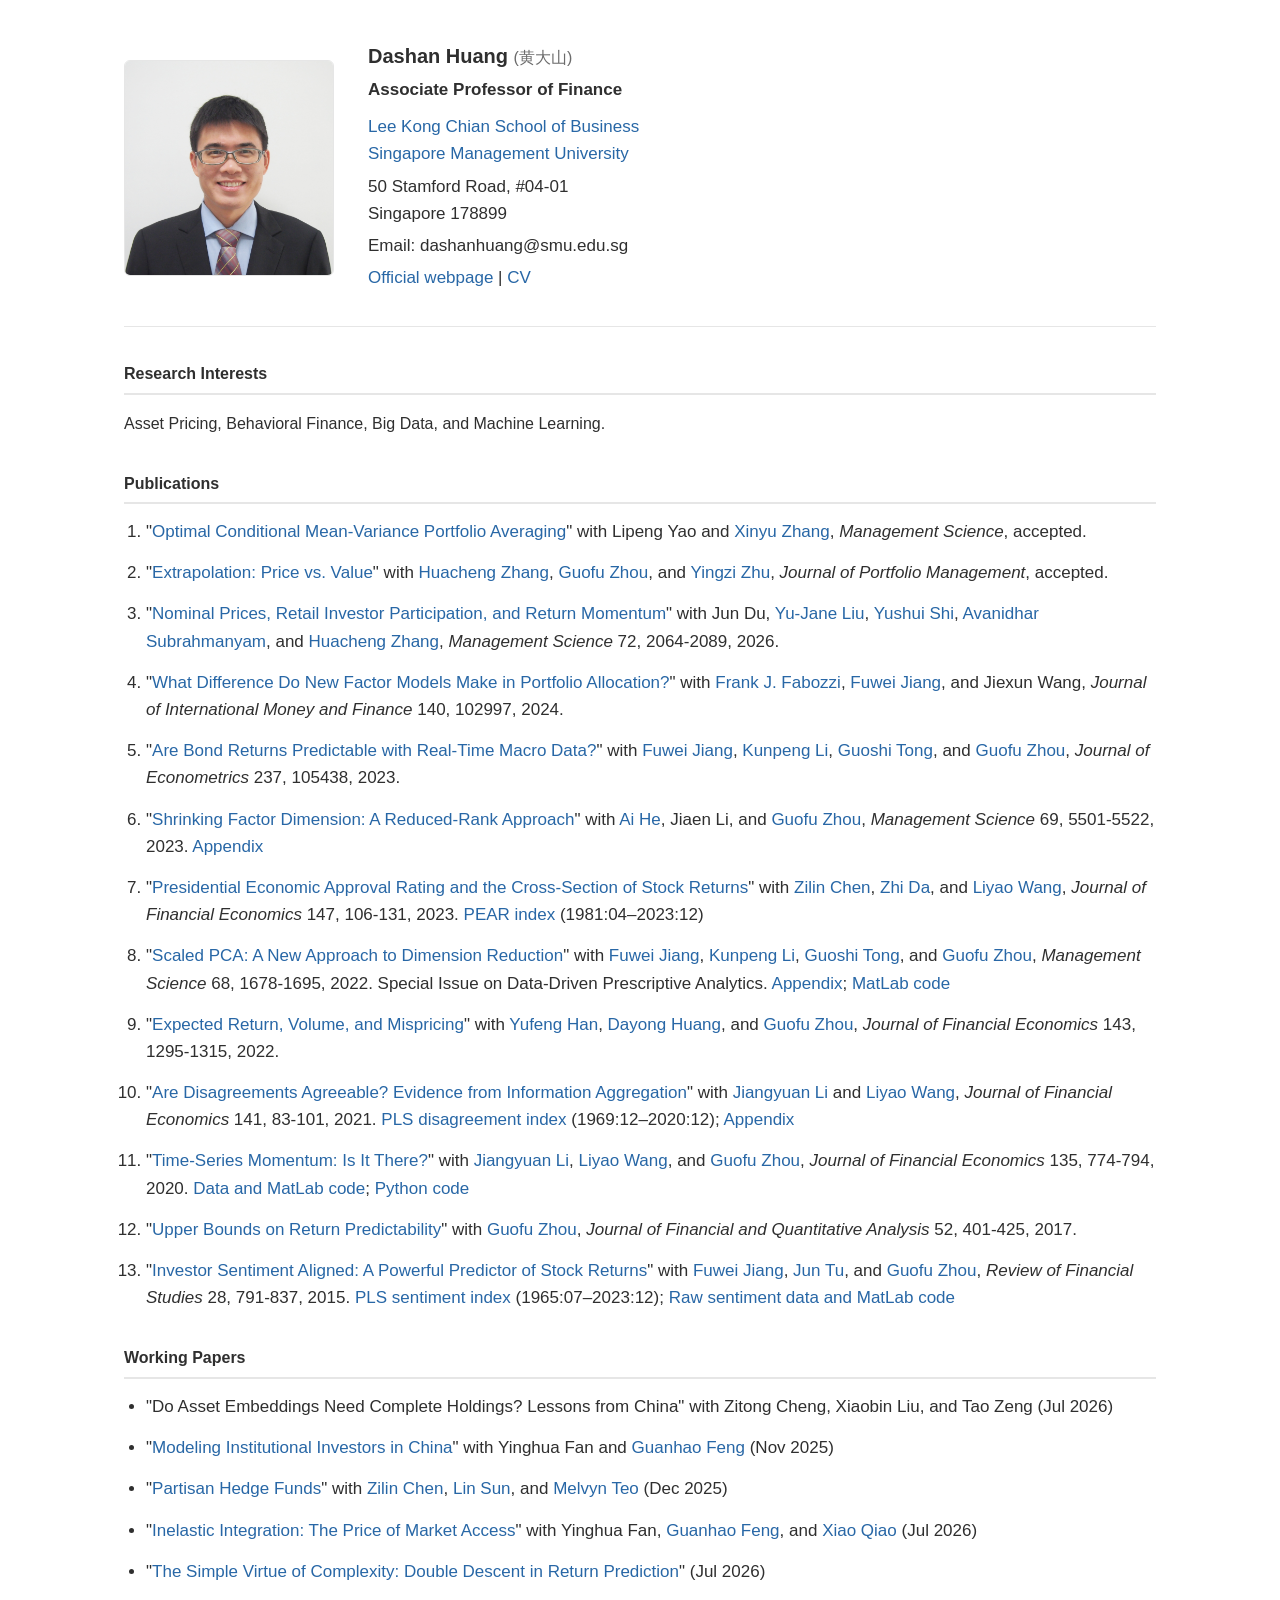
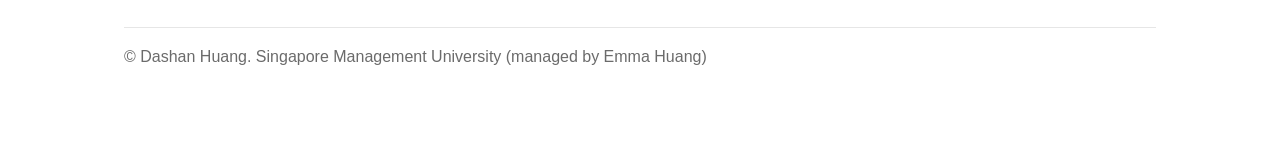
==== index.html @ 2cf4ad44 "Add files via upload" ====
<!DOCTYPE html>
<html lang="en">
<head>
<meta charset="utf-8">
<meta name="viewport" content="width=device-width, initial-scale=1.0">
<title>Dashan Huang</title>
<meta name="description" content="Dashan Huang — Associate Professor of Finance, Lee Kong Chian School of Business, Singapore Management University. Asset pricing, behavioral finance, big data, machine learning.">
<link rel="stylesheet" href="assets/css/style.css">
</head>
<body>
<div class="wrap">

  <header class="profile">
    <img class="photo" src="assets/img/dashan.jpg" alt="Dashan Huang">
    <div class="info">
      <h1>Dashan Huang <span class="cn">(黄大山)</span></h1>
      <p class="title">Associate Professor of Finance</p>
      <p><a href="https://business.smu.edu.sg/">Lee Kong Chian School of Business</a><br>
         <a href="https://www.smu.edu.sg/">Singapore Management University</a></p>
      <p>50 Stamford Road, #04-01<br>Singapore 178899</p>
      <p>Email: dashanhuang@smu.edu.sg</p>
      <p><a href="https://business.smu.edu.sg/faculty/profile/6701/huang-dashan">Official webpage</a> | <a href="assets/cv/CV_Dashan_Huang.pdf">CV</a></p>
    </div>
  </header>

  <main class="main">
    <h2>Research Interests</h2>
    <p class="interests">Asset Pricing, Behavioral Finance, Big Data, and Machine Learning.</p>

    <h2>Publications</h2>
    <ol class="pubs">
      <li>"<a href="https://papers.ssrn.com/sol3/papers.cfm?abstract_id=4764036">Optimal Conditional Mean-Variance Portfolio Averaging</a>" with Lipeng Yao and <a href="http://homepage.amss.ac.cn/research/homePage/dc8f0ecc0eb548d88443b15d46ca8569/myHomePage.html">Xinyu Zhang</a>, <span class="venue">Management Science</span>, accepted.</li>
      <li>"<a href="https://papers.ssrn.com/sol3/papers.cfm?abstract_id=3678363">Extrapolation: Price vs. Value</a>" with <a href="https://www.business-school.ed.ac.uk/staff/huacheng-zhang">Huacheng Zhang</a>, <a href="https://guofuzhou.github.io/">Guofu Zhou</a>, and <a href="https://www.sem.tsinghua.edu.cn/en/info/1216/7587.htm">Yingzi Zhu</a>, <span class="venue">Journal of Portfolio Management</span>, accepted.</li>
      <li>"<a href="https://papers.ssrn.com/sol3/papers.cfm?abstract_id=4163257">Nominal Prices, Retail Investor Participation, and Return Momentum</a>" with Jun Du, <a href="https://en.gsm.pku.edu.cn/conjsxq.jsp?urltype=tree.TreeTempUrl&wbtreeid=1099&user_id=yjliu">Yu-Jane Liu</a>, <a href="https://sites.google.com/view/yushuis">Yushui Shi</a>, <a href="https://sites.google.com/view/subraucla">Avanidhar Subrahmanyam</a>, and <a href="https://www.business-school.ed.ac.uk/staff/huacheng-zhang">Huacheng Zhang</a>, <span class="venue">Management Science</span> 72, 2064-2089, 2026.</li>
      <li>"<a href="https://papers.ssrn.com/sol3/papers.cfm?abstract_id=2752822">What Difference Do New Factor Models Make in Portfolio Allocation?</a>" with <a href="https://carey.jhu.edu/faculty/frank-fabozzi-phd">Frank J. Fabozzi</a>, <a href="http://fuweijiang.weebly.com/">Fuwei Jiang</a>, and Jiexun Wang, <span class="venue">Journal of International Money and Finance</span> 140, 102997, 2024.</li>
      <li>"<a href="https://papers.ssrn.com/sol3/papers.cfm?abstract_id=3107612">Are Bond Returns Predictable with Real-Time Macro Data?</a>" with <a href="http://fuweijiang.weebly.com/">Fuwei Jiang</a>, <a href="https://scholar.google.com/citations?hl=en&user=Qo4vmuEAAAAJ">Kunpeng Li</a>, <a href="https://fisf.fudan.edu.cn/en_show-112-160.html">Guoshi Tong</a>, and <a href="https://guofuzhou.github.io/">Guofu Zhou</a>, <span class="venue">Journal of Econometrics</span> 237, 105438, 2023.</li>
      <li>"<a href="https://papers.ssrn.com/sol3/papers.cfm?abstract_id=3205697">Shrinking Factor Dimension: A Reduced-Rank Approach</a>" with <a href="https://www.aihefinance.com/home">Ai He</a>, Jiaen Li, and <a href="https://guofuzhou.github.io/">Guofu Zhou</a>, <span class="venue">Management Science</span> 69, 5501-5522, 2023. <span class="extra"><a href="assets/files/rra_online_appendix.pdf">Appendix</a></span></li>
      <li>"<a href="https://papers.ssrn.com/sol3/papers.cfm?abstract_id=3805395">Presidential Economic Approval Rating and the Cross-Section of Stock Returns</a>" with <a href="https://czlfin.github.io/">Zilin Chen</a>, <a href="https://www3.nd.edu/~zda/">Zhi Da</a>, and <a href="https://liyaowang.weebly.com/">Liyao Wang</a>, <span class="venue">Journal of Financial Economics</span> 147, 106-131, 2023. <span class="extra"><a href="assets/files/pear_2023.xlsx">PEAR index</a> (1981:04&ndash;2023:12)</span></li>
      <li>"<a href="https://papers.ssrn.com/sol3/papers.cfm?abstract_id=3358911">Scaled PCA: A New Approach to Dimension Reduction</a>" with <a href="http://fuweijiang.weebly.com/">Fuwei Jiang</a>, <a href="https://scholar.google.com/citations?hl=en&user=Qo4vmuEAAAAJ">Kunpeng Li</a>, <a href="https://fisf.fudan.edu.cn/en_show-112-160.html">Guoshi Tong</a>, and <a href="https://guofuzhou.github.io/">Guofu Zhou</a>, <span class="venue">Management Science</span> 68, 1678-1695, 2022. Special Issue on Data-Driven Prescriptive Analytics. <span class="extra"><a href="assets/files/spca2021appendix.pdf">Appendix</a>; <a href="https://fuweijiang.weebly.com/uploads/9/3/0/7/9307228/spcaest.m">MatLab code</a></span></li>
      <li>"<a href="https://papers.ssrn.com/sol3/papers.cfm?abstract_id=3171375">Expected Return, Volume, and Mispricing</a>" with <a href="https://belkcollege.uncc.edu/directory/yufeng-han">Yufeng Han</a>, <a href="https://dayong-huang.github.io/">Dayong Huang</a>, and <a href="https://guofuzhou.github.io/">Guofu Zhou</a>, <span class="venue">Journal of Financial Economics</span> 143, 1295-1315, 2022.</li>
      <li>"<a href="https://papers.ssrn.com/sol3/papers.cfm?abstract_id=3077938">Are Disagreements Agreeable? Evidence from Information Aggregation</a>" with <a href="https://www.jiangyuanli.com/">Jiangyuan Li</a> and <a href="https://liyaowang.weebly.com/">Liyao Wang</a>, <span class="venue">Journal of Financial Economics</span> 141, 83-101, 2021. <span class="extra"><a href="assets/files/pls_is_index.xlsx">PLS disagreement index</a> (1969:12&ndash;2020:12); <a href="assets/files/disa_appendix.pdf">Appendix</a></span></li>
      <li>"<a href="https://papers.ssrn.com/sol3/papers.cfm?abstract_id=3165284">Time-Series Momentum: Is It There?</a>" with <a href="https://www.jiangyuanli.com/">Jiangyuan Li</a>, <a href="https://liyaowang.weebly.com/">Liyao Wang</a>, and <a href="https://guofuzhou.github.io/">Guofu Zhou</a>, <span class="venue">Journal of Financial Economics</span> 135, 774-794, 2020. <span class="extra"><a href="assets/files/tsm_matlab_code.zip">Data and MatLab code</a>; <a href="assets/files/tsm_python.zip">Python code</a></span></li>
      <li>"<a href="https://www.cambridge.org/core/services/aop-cambridge-core/content/view/BE6998492789B99A40DE24827E03A1BD/S0022109017000096a.pdf/upper_bounds_on_return_predictability.pdf">Upper Bounds on Return Predictability</a>" with <a href="https://guofuzhou.github.io/">Guofu Zhou</a>, <span class="venue">Journal of Financial and Quantitative Analysis</span> 52, 401-425, 2017.</li>
      <li>"<a href="https://papers.ssrn.com/sol3/papers.cfm?abstract_id=2311618">Investor Sentiment Aligned: A Powerful Predictor of Stock Returns</a>" with <a href="http://fuweijiang.weebly.com/">Fuwei Jiang</a>, <a href="http://www.mysmu.edu/faculty/tujun/default.html">Jun Tu</a>, and <a href="https://guofuzhou.github.io/">Guofu Zhou</a>, <span class="venue">Review of Financial Studies</span> 28, 791-837, 2015. <span class="extra"><a href="assets/files/pls_sentiment_indices_2023_.xlsx">PLS sentiment index</a> (1965:07&ndash;2023:12); <a href="assets/files/pls_code_data_updated_202108.zip">Raw sentiment data and MatLab code</a></span></li>
    </ol>

    <h2>Working Papers</h2>
    <ul class="papers">
      <li>"Do Asset Embeddings Need Complete Holdings? Lessons from China" with Zitong Cheng, Xiaobin Liu, and Tao Zeng (Jul 2026)</li>
      <li>"<a href="https://papers.ssrn.com/sol3/papers.cfm?abstract_id=5821662">Modeling Institutional Investors in China</a>" with Yinghua Fan and <a href="https://gavinfeng702.com/">Guanhao Feng</a> (Nov 2025)</li>
      <li>"<a href="https://papers.ssrn.com/sol3/papers.cfm?abstract_id=6201038">Partisan Hedge Funds</a>" with <a href="https://czlfin.github.io/">Zilin Chen</a>, <a href="https://fisf.fudan.edu.cn/en_show-112-70.html">Lin Sun</a>, and <a href="https://business.smu.edu.sg/faculty/profile/1651/melvyn-teo">Melvyn Teo</a> (Dec 2025)</li>
      <li>"<a href="https://papers.ssrn.com/sol3/papers.cfm?abstract_id=7011858">Inelastic Integration: The Price of Market Access</a>" with Yinghua Fan, <a href="https://gavinfeng702.com/">Guanhao Feng</a>, and <a href="https://www.cityu.edu.hk/stfprofile/xiaoqiao.htm">Xiao Qiao</a> (Jul 2026)</li>
      <li>"<a href="https://papers.ssrn.com/sol3/papers.cfm?abstract_id=7136961">The Simple Virtue of Complexity: Double Descent in Return Prediction</a>" (Jul 2026)</li>
    </ul>

    <footer>&copy; Dashan Huang. Singapore Management University (managed by Emma Huang)</footer>
  </main>

</div>
</body>
</html>
---- assets/css/style.css ----
:root {
  --text: #2f2f2f;
  --muted: #6b6b6b;
  --link: #2867a6;
  --link-hover: #1a4d80;
  --border: #e6e6e6;
}
* { box-sizing: border-box; }
html { -webkit-text-size-adjust: 100%; }
body {
  margin: 0;
  font-family: -apple-system, BlinkMacSystemFont, "Segoe UI", Roboto, "Helvetica Neue", Arial, sans-serif;
  font-size: 17px; line-height: 1.6; color: var(--text); background: #fff;
}
a { color: var(--link); text-decoration: none; }
a:hover { color: var(--link-hover); text-decoration: underline; }
.wrap { max-width: 1080px; margin: 0 auto; padding: 40px 24px 80px; }

/* Top profile: photo left, contact right (Weebly-style) */
.profile {
  display: flex; gap: 34px; align-items: center;
  border-bottom: 1px solid var(--border);
  padding-bottom: 30px; margin-bottom: 4px;
}
.profile .photo {
  width: 210px; height: auto; flex-shrink: 0;
  border-radius: 6px; border: 1px solid var(--border); background: #f2f2f2;
}

/* Uniform font size everywhere; hierarchy via weight/border only */
.info h1 { font-size: 1.25rem; margin: 0 0 4px; font-weight: 700; }
.info h1 .cn { font-weight: 400; color: var(--muted); font-size: 1rem; }
.info .title { font-weight: 600; margin: 0 0 10px; }
.info p { margin: 5px 0; }

.main h2 {
  font-size: 1rem; font-weight: 700; border-bottom: 2px solid var(--border);
  padding-bottom: 6px; margin: 34px 0 14px;
}
.interests { font-size: 1rem; }
ol.pubs, ul.papers { padding-left: 22px; margin: 0; }
ol.pubs li, ul.papers li { margin-bottom: 14px; }
.venue { font-style: italic; }
.extra { color: inherit; font-size: inherit; }
footer {
  border-top: 1px solid var(--border); margin-top: 42px; padding-top: 16px;
  color: var(--muted); font-size: 1rem;
}
@media (max-width: 640px) {
  .wrap { padding: 26px 18px 60px; }
  .profile { flex-direction: column; align-items: flex-start; gap: 20px; }
  .profile .photo { width: 170px; }
}
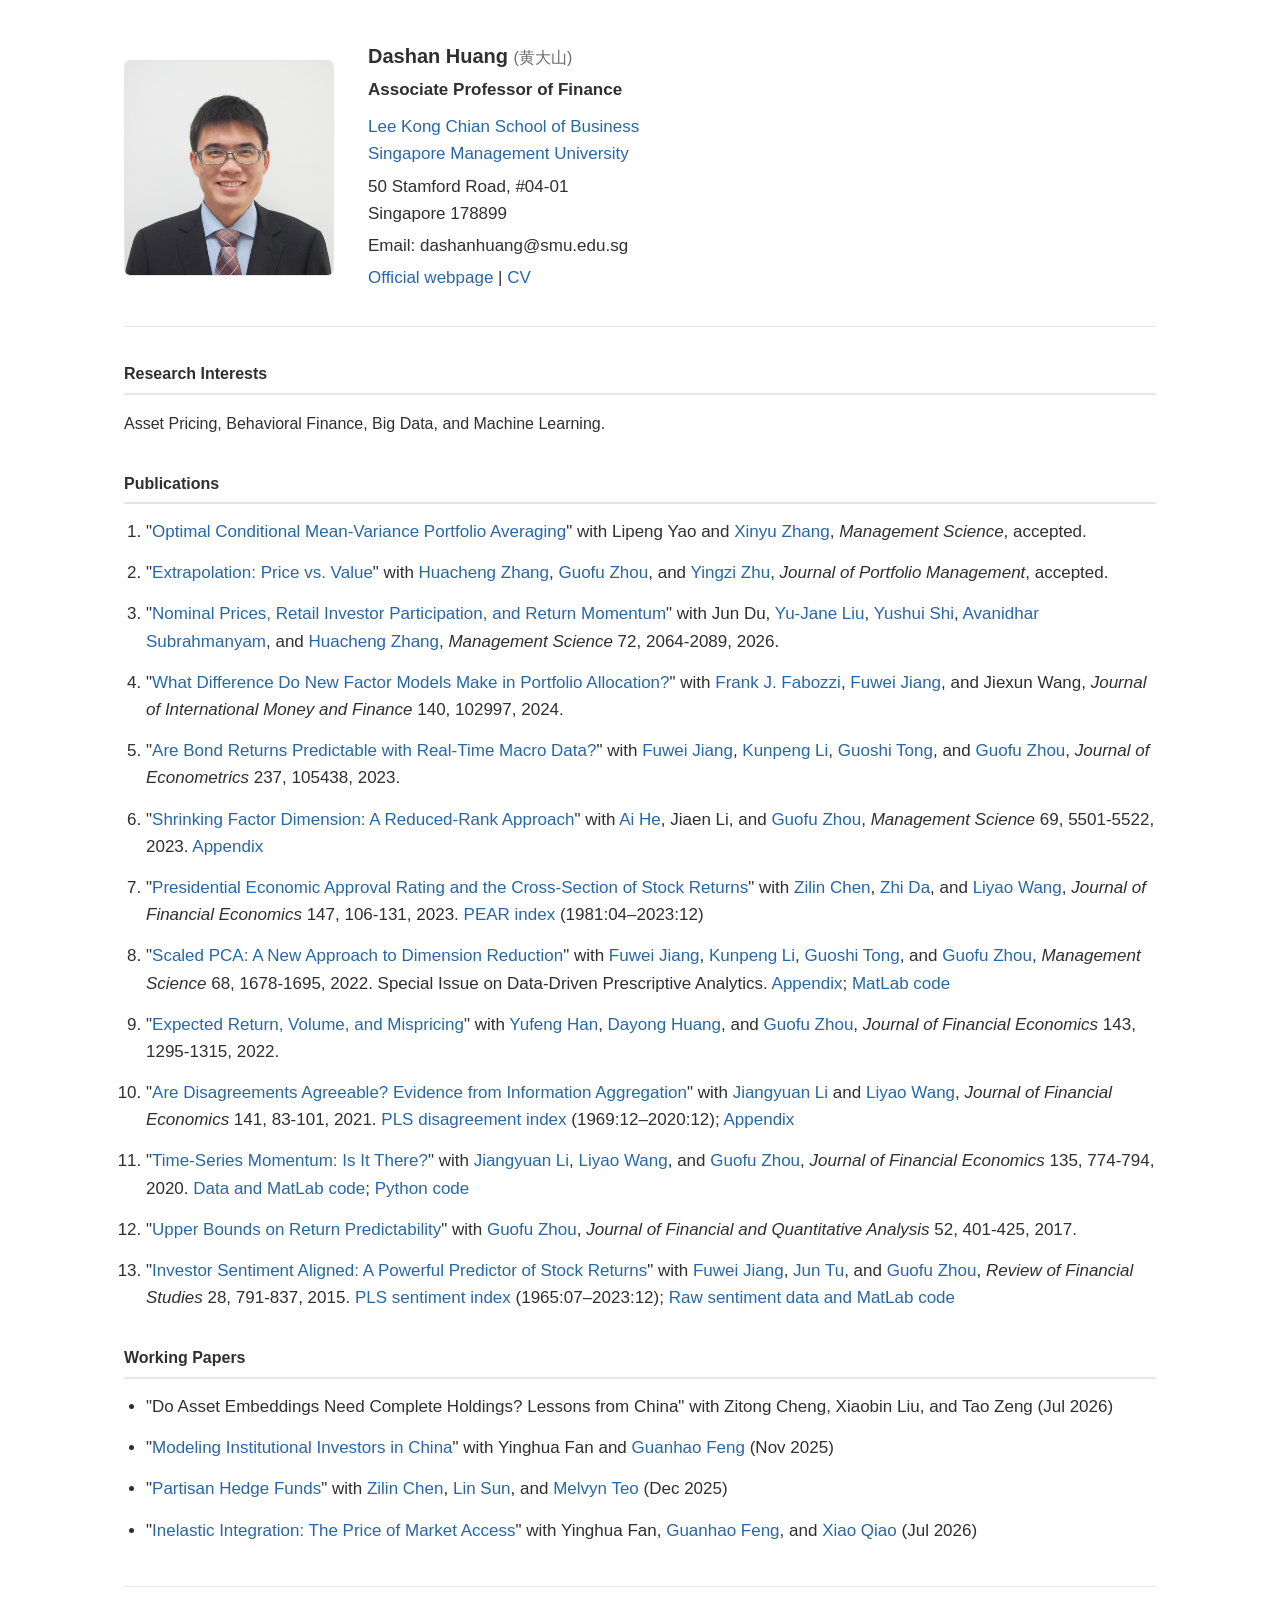
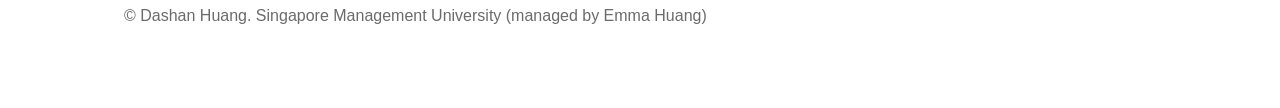
==== commit 759fbe2c: "Add files via upload" ====
--- a/index.html
+++ b/index.html
@@ -50,7 +50,6 @@
       <li>"<a href="https://papers.ssrn.com/sol3/papers.cfm?abstract_id=5821662">Modeling Institutional Investors in China</a>" with Yinghua Fan and <a href="https://gavinfeng702.com/">Guanhao Feng</a> (Nov 2025)</li>
       <li>"<a href="https://papers.ssrn.com/sol3/papers.cfm?abstract_id=6201038">Partisan Hedge Funds</a>" with <a href="https://czlfin.github.io/">Zilin Chen</a>, <a href="https://fisf.fudan.edu.cn/en_show-112-70.html">Lin Sun</a>, and <a href="https://business.smu.edu.sg/faculty/profile/1651/melvyn-teo">Melvyn Teo</a> (Dec 2025)</li>
       <li>"<a href="https://papers.ssrn.com/sol3/papers.cfm?abstract_id=7011858">Inelastic Integration: The Price of Market Access</a>" with Yinghua Fan, <a href="https://gavinfeng702.com/">Guanhao Feng</a>, and <a href="https://www.cityu.edu.hk/stfprofile/xiaoqiao.htm">Xiao Qiao</a> (Jul 2026)</li>
-      <li>"<a href="https://papers.ssrn.com/sol3/papers.cfm?abstract_id=7136961">The Simple Virtue of Complexity: Double Descent in Return Prediction</a>" (Jul 2026)</li>
     </ul>
 
     <footer>&copy; Dashan Huang. Singapore Management University (managed by Emma Huang)</footer>
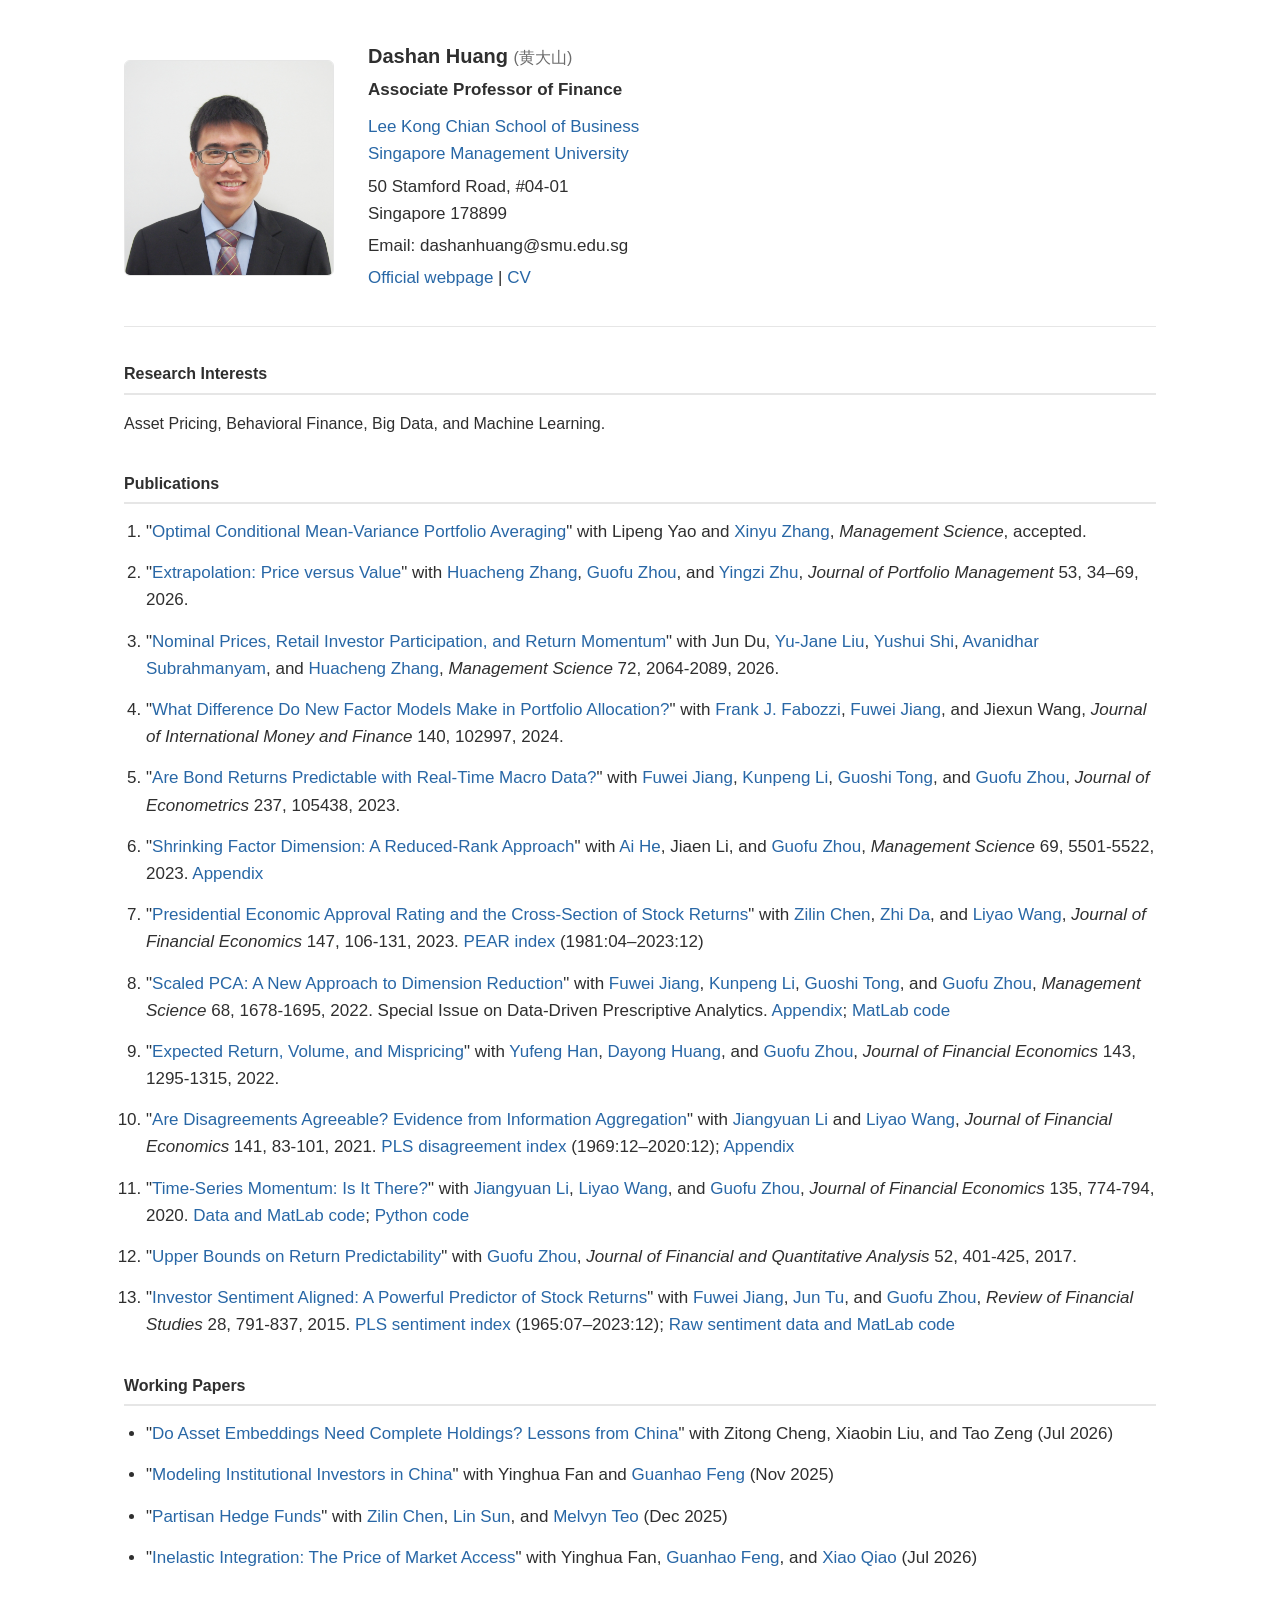
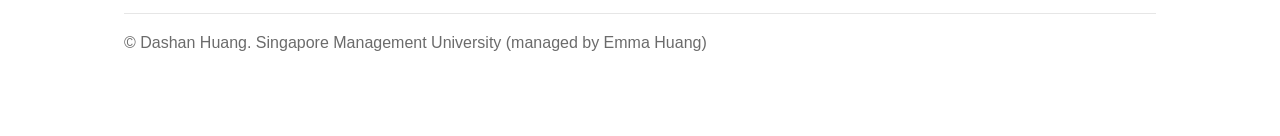
==== commit 0aaa0c79: "Add files via upload" ====
--- a/index.html
+++ b/index.html
@@ -30,7 +30,7 @@
     <h2>Publications</h2>
     <ol class="pubs">
       <li>"<a href="https://papers.ssrn.com/sol3/papers.cfm?abstract_id=4764036">Optimal Conditional Mean-Variance Portfolio Averaging</a>" with Lipeng Yao and <a href="http://homepage.amss.ac.cn/research/homePage/dc8f0ecc0eb548d88443b15d46ca8569/myHomePage.html">Xinyu Zhang</a>, <span class="venue">Management Science</span>, accepted.</li>
-      <li>"<a href="https://papers.ssrn.com/sol3/papers.cfm?abstract_id=3678363">Extrapolation: Price vs. Value</a>" with <a href="https://www.business-school.ed.ac.uk/staff/huacheng-zhang">Huacheng Zhang</a>, <a href="https://guofuzhou.github.io/">Guofu Zhou</a>, and <a href="https://www.sem.tsinghua.edu.cn/en/info/1216/7587.htm">Yingzi Zhu</a>, <span class="venue">Journal of Portfolio Management</span>, accepted.</li>
+      <li>"<a href="https://papers.ssrn.com/sol3/papers.cfm?abstract_id=3678363">Extrapolation: Price versus Value</a>" with <a href="https://www.business-school.ed.ac.uk/staff/huacheng-zhang">Huacheng Zhang</a>, <a href="https://guofuzhou.github.io/">Guofu Zhou</a>, and <a href="https://www.sem.tsinghua.edu.cn/en/info/1216/7587.htm">Yingzi Zhu</a>, <span class="venue">Journal of Portfolio Management</span> 53, 34–69, 2026.</li>
       <li>"<a href="https://papers.ssrn.com/sol3/papers.cfm?abstract_id=4163257">Nominal Prices, Retail Investor Participation, and Return Momentum</a>" with Jun Du, <a href="https://en.gsm.pku.edu.cn/conjsxq.jsp?urltype=tree.TreeTempUrl&wbtreeid=1099&user_id=yjliu">Yu-Jane Liu</a>, <a href="https://sites.google.com/view/yushuis">Yushui Shi</a>, <a href="https://sites.google.com/view/subraucla">Avanidhar Subrahmanyam</a>, and <a href="https://www.business-school.ed.ac.uk/staff/huacheng-zhang">Huacheng Zhang</a>, <span class="venue">Management Science</span> 72, 2064-2089, 2026.</li>
       <li>"<a href="https://papers.ssrn.com/sol3/papers.cfm?abstract_id=2752822">What Difference Do New Factor Models Make in Portfolio Allocation?</a>" with <a href="https://carey.jhu.edu/faculty/frank-fabozzi-phd">Frank J. Fabozzi</a>, <a href="http://fuweijiang.weebly.com/">Fuwei Jiang</a>, and Jiexun Wang, <span class="venue">Journal of International Money and Finance</span> 140, 102997, 2024.</li>
       <li>"<a href="https://papers.ssrn.com/sol3/papers.cfm?abstract_id=3107612">Are Bond Returns Predictable with Real-Time Macro Data?</a>" with <a href="http://fuweijiang.weebly.com/">Fuwei Jiang</a>, <a href="https://scholar.google.com/citations?hl=en&user=Qo4vmuEAAAAJ">Kunpeng Li</a>, <a href="https://fisf.fudan.edu.cn/en_show-112-160.html">Guoshi Tong</a>, and <a href="https://guofuzhou.github.io/">Guofu Zhou</a>, <span class="venue">Journal of Econometrics</span> 237, 105438, 2023.</li>
@@ -46,7 +46,7 @@
 
     <h2>Working Papers</h2>
     <ul class="papers">
-      <li>"Do Asset Embeddings Need Complete Holdings? Lessons from China" with Zitong Cheng, Xiaobin Liu, and Tao Zeng (Jul 2026)</li>
+      <li>"<a href="https://papers.ssrn.com/sol3/papers.cfm?abstract_id=7690818">Do Asset Embeddings Need Complete Holdings? Lessons from China</a>" with Zitong Cheng, Xiaobin Liu, and Tao Zeng (Jul 2026)</li>
       <li>"<a href="https://papers.ssrn.com/sol3/papers.cfm?abstract_id=5821662">Modeling Institutional Investors in China</a>" with Yinghua Fan and <a href="https://gavinfeng702.com/">Guanhao Feng</a> (Nov 2025)</li>
       <li>"<a href="https://papers.ssrn.com/sol3/papers.cfm?abstract_id=6201038">Partisan Hedge Funds</a>" with <a href="https://czlfin.github.io/">Zilin Chen</a>, <a href="https://fisf.fudan.edu.cn/en_show-112-70.html">Lin Sun</a>, and <a href="https://business.smu.edu.sg/faculty/profile/1651/melvyn-teo">Melvyn Teo</a> (Dec 2025)</li>
       <li>"<a href="https://papers.ssrn.com/sol3/papers.cfm?abstract_id=7011858">Inelastic Integration: The Price of Market Access</a>" with Yinghua Fan, <a href="https://gavinfeng702.com/">Guanhao Feng</a>, and <a href="https://www.cityu.edu.hk/stfprofile/xiaoqiao.htm">Xiao Qiao</a> (Jul 2026)</li>
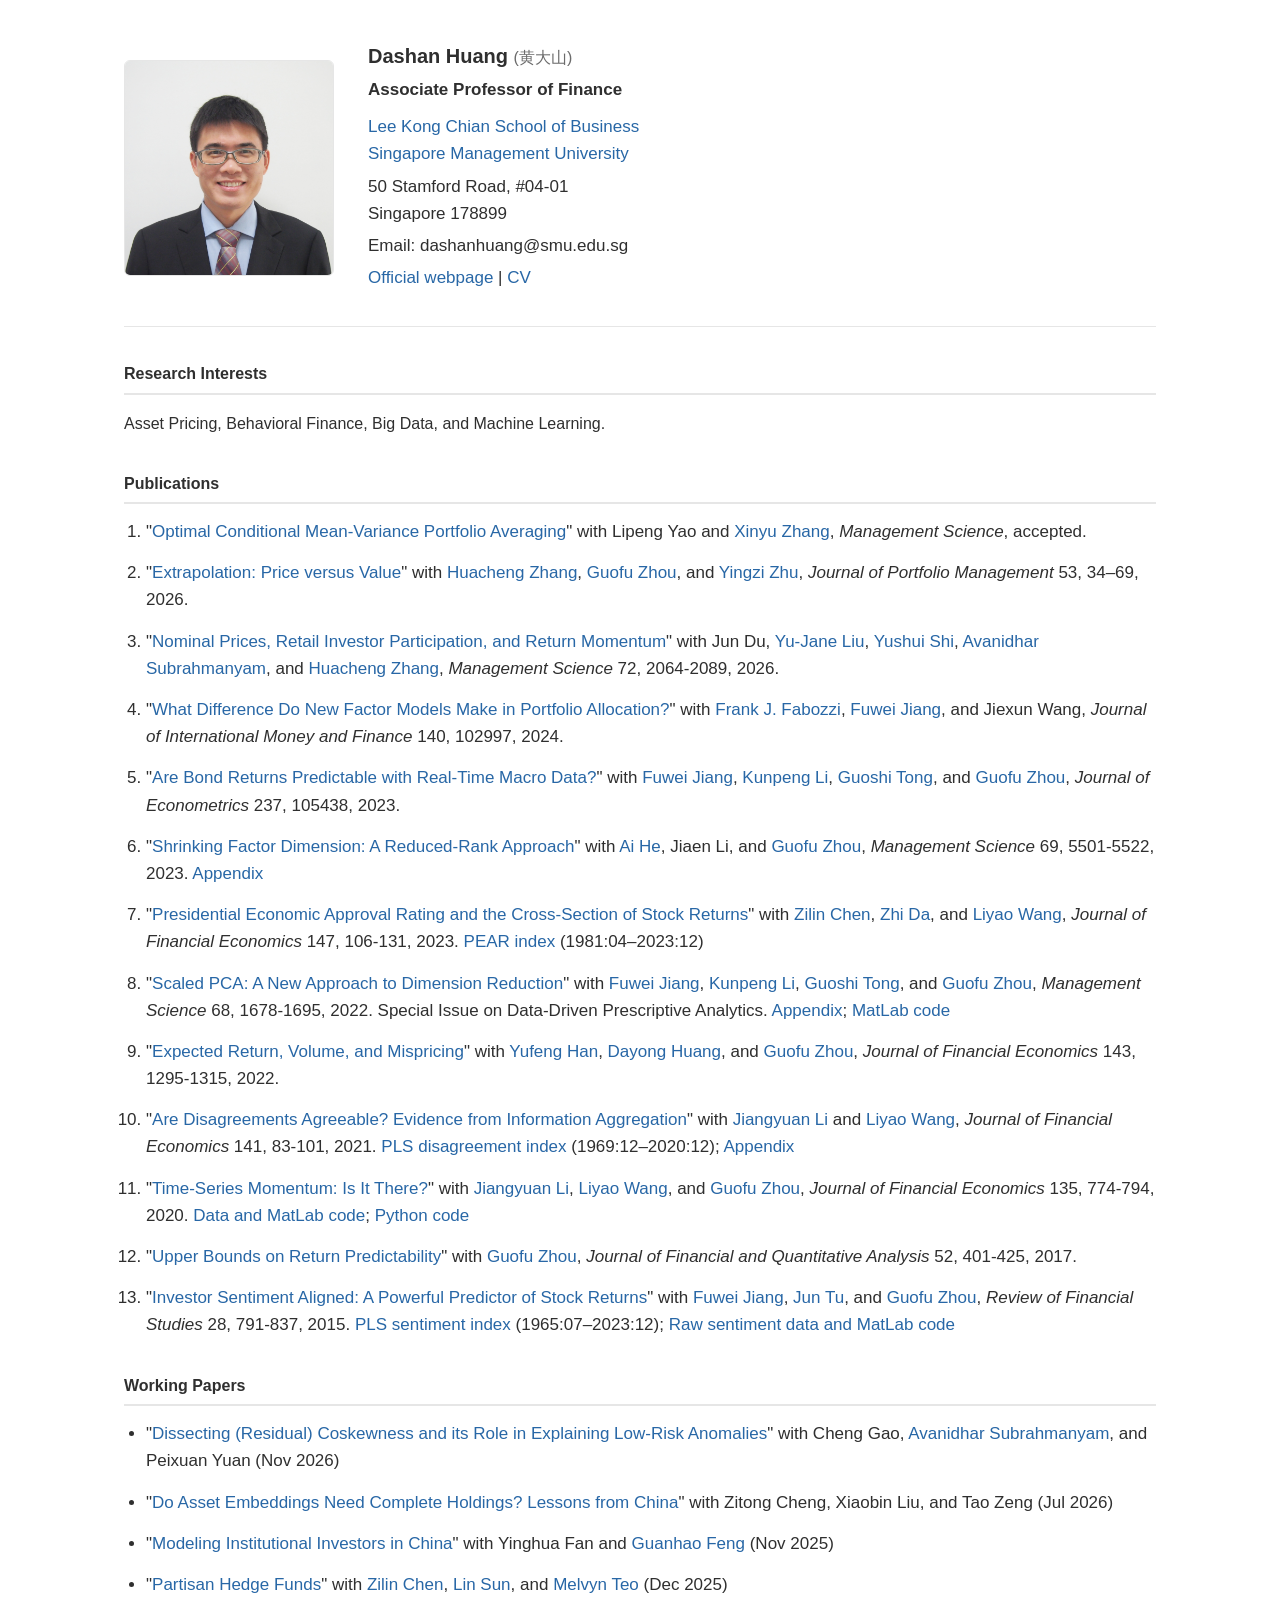
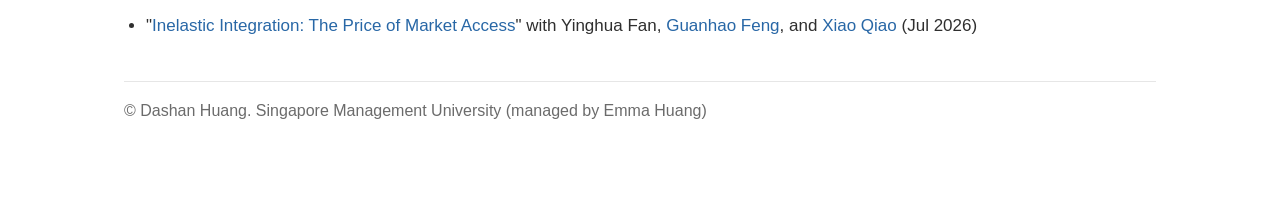
==== commit b7dde756: "Add files via upload" ====
--- a/index.html
+++ b/index.html
@@ -46,6 +46,7 @@
 
     <h2>Working Papers</h2>
     <ul class="papers">
+      <li>"<a href="https://papers.ssrn.com/sol3/papers.cfm?abstract_id=7685278">Dissecting (Residual) Coskewness and its Role in Explaining Low-Risk Anomalies</a>" with Cheng Gao, <a href="https://sites.google.com/view/subraucla">Avanidhar Subrahmanyam</a>, and Peixuan Yuan (Nov 2026)</li>
       <li>"<a href="https://papers.ssrn.com/sol3/papers.cfm?abstract_id=7690818">Do Asset Embeddings Need Complete Holdings? Lessons from China</a>" with Zitong Cheng, Xiaobin Liu, and Tao Zeng (Jul 2026)</li>
       <li>"<a href="https://papers.ssrn.com/sol3/papers.cfm?abstract_id=5821662">Modeling Institutional Investors in China</a>" with Yinghua Fan and <a href="https://gavinfeng702.com/">Guanhao Feng</a> (Nov 2025)</li>
       <li>"<a href="https://papers.ssrn.com/sol3/papers.cfm?abstract_id=6201038">Partisan Hedge Funds</a>" with <a href="https://czlfin.github.io/">Zilin Chen</a>, <a href="https://fisf.fudan.edu.cn/en_show-112-70.html">Lin Sun</a>, and <a href="https://business.smu.edu.sg/faculty/profile/1651/melvyn-teo">Melvyn Teo</a> (Dec 2025)</li>
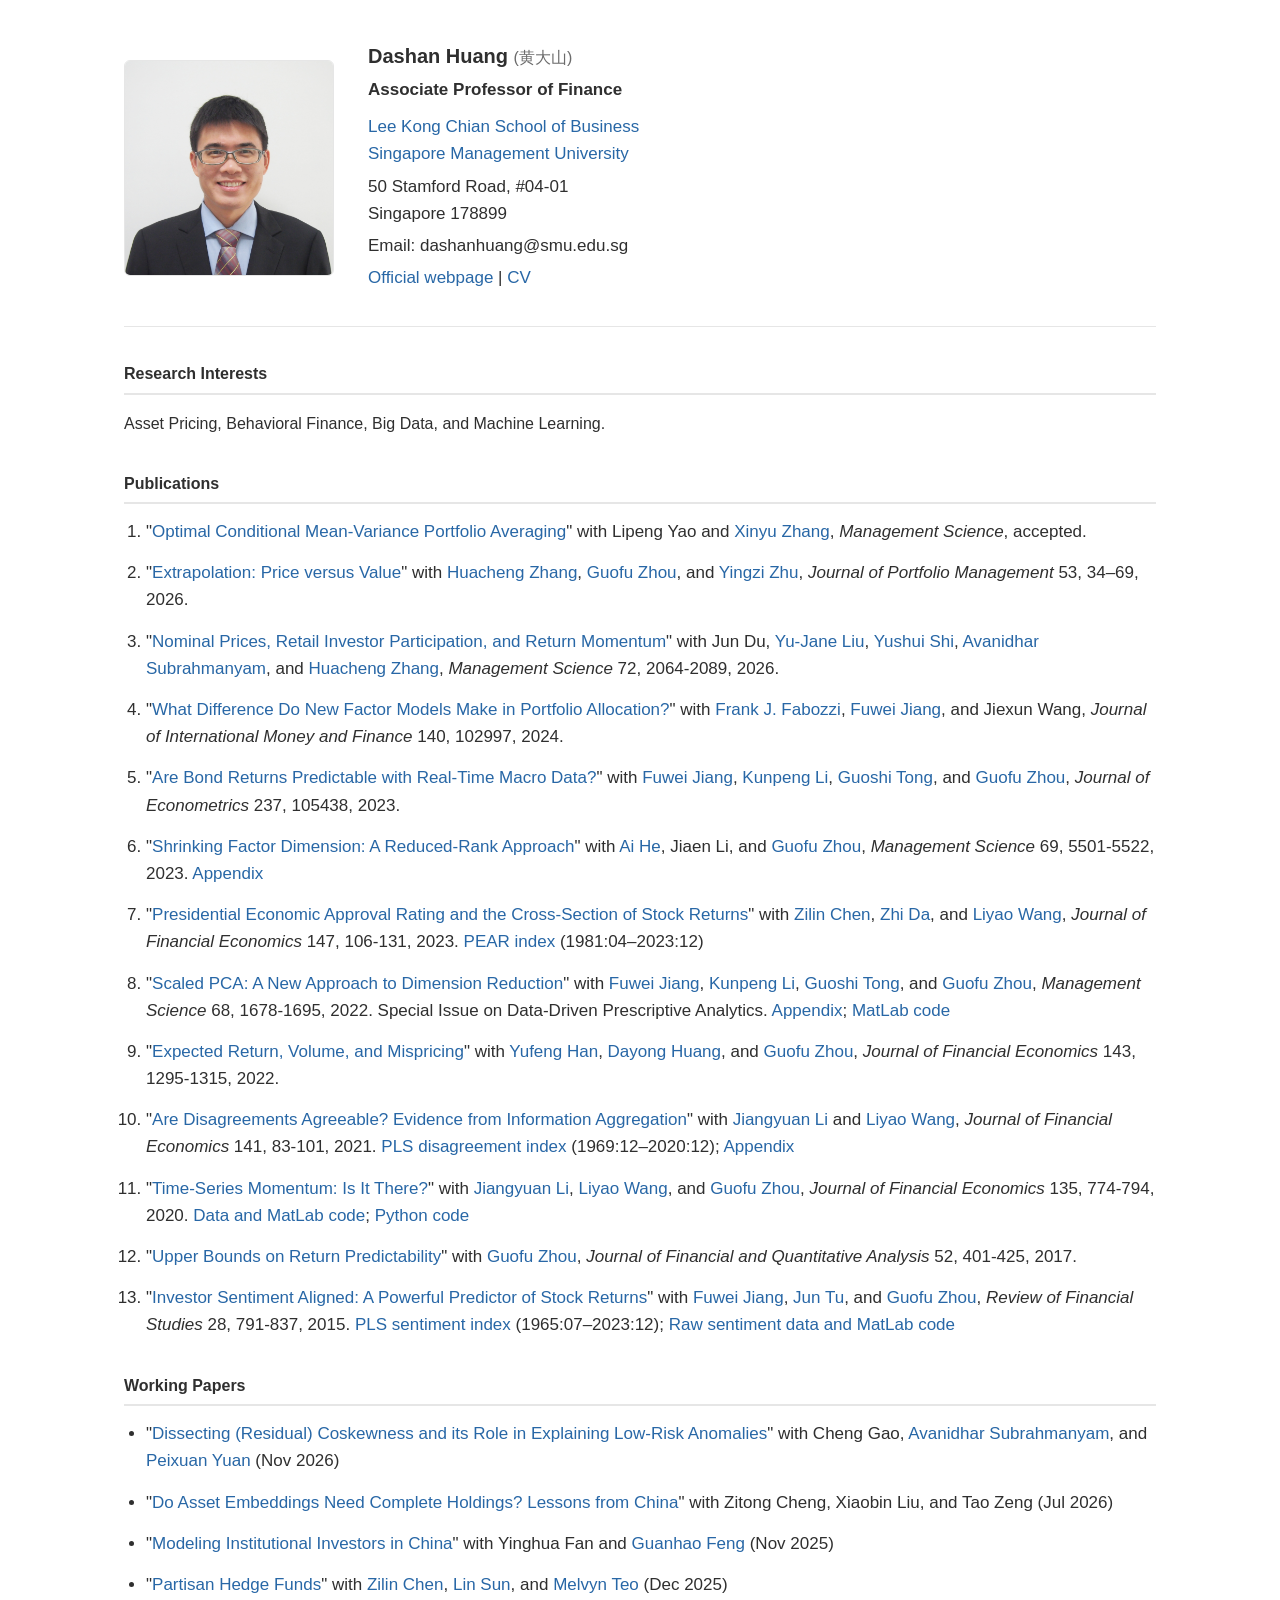
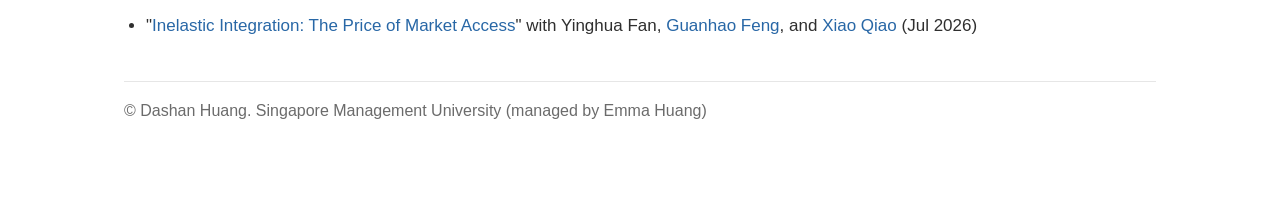
==== commit abfd2a80: "Add files via upload" ====
--- a/index.html
+++ b/index.html
@@ -46,7 +46,7 @@
 
     <h2>Working Papers</h2>
     <ul class="papers">
-      <li>"<a href="https://papers.ssrn.com/sol3/papers.cfm?abstract_id=7685278">Dissecting (Residual) Coskewness and its Role in Explaining Low-Risk Anomalies</a>" with Cheng Gao, <a href="https://sites.google.com/view/subraucla">Avanidhar Subrahmanyam</a>, and Peixuan Yuan (Nov 2026)</li>
+      <li>"<a href="https://papers.ssrn.com/sol3/papers.cfm?abstract_id=7685278">Dissecting (Residual) Coskewness and its Role in Explaining Low-Risk Anomalies</a>" with Cheng Gao, <a href="https://sites.google.com/view/subraucla">Avanidhar Subrahmanyam</a>, and <a href="https://www.peixuanyuan.com/">Peixuan Yuan</a> (Nov 2026)</li>
       <li>"<a href="https://papers.ssrn.com/sol3/papers.cfm?abstract_id=7690818">Do Asset Embeddings Need Complete Holdings? Lessons from China</a>" with Zitong Cheng, Xiaobin Liu, and Tao Zeng (Jul 2026)</li>
       <li>"<a href="https://papers.ssrn.com/sol3/papers.cfm?abstract_id=5821662">Modeling Institutional Investors in China</a>" with Yinghua Fan and <a href="https://gavinfeng702.com/">Guanhao Feng</a> (Nov 2025)</li>
       <li>"<a href="https://papers.ssrn.com/sol3/papers.cfm?abstract_id=6201038">Partisan Hedge Funds</a>" with <a href="https://czlfin.github.io/">Zilin Chen</a>, <a href="https://fisf.fudan.edu.cn/en_show-112-70.html">Lin Sun</a>, and <a href="https://business.smu.edu.sg/faculty/profile/1651/melvyn-teo">Melvyn Teo</a> (Dec 2025)</li>
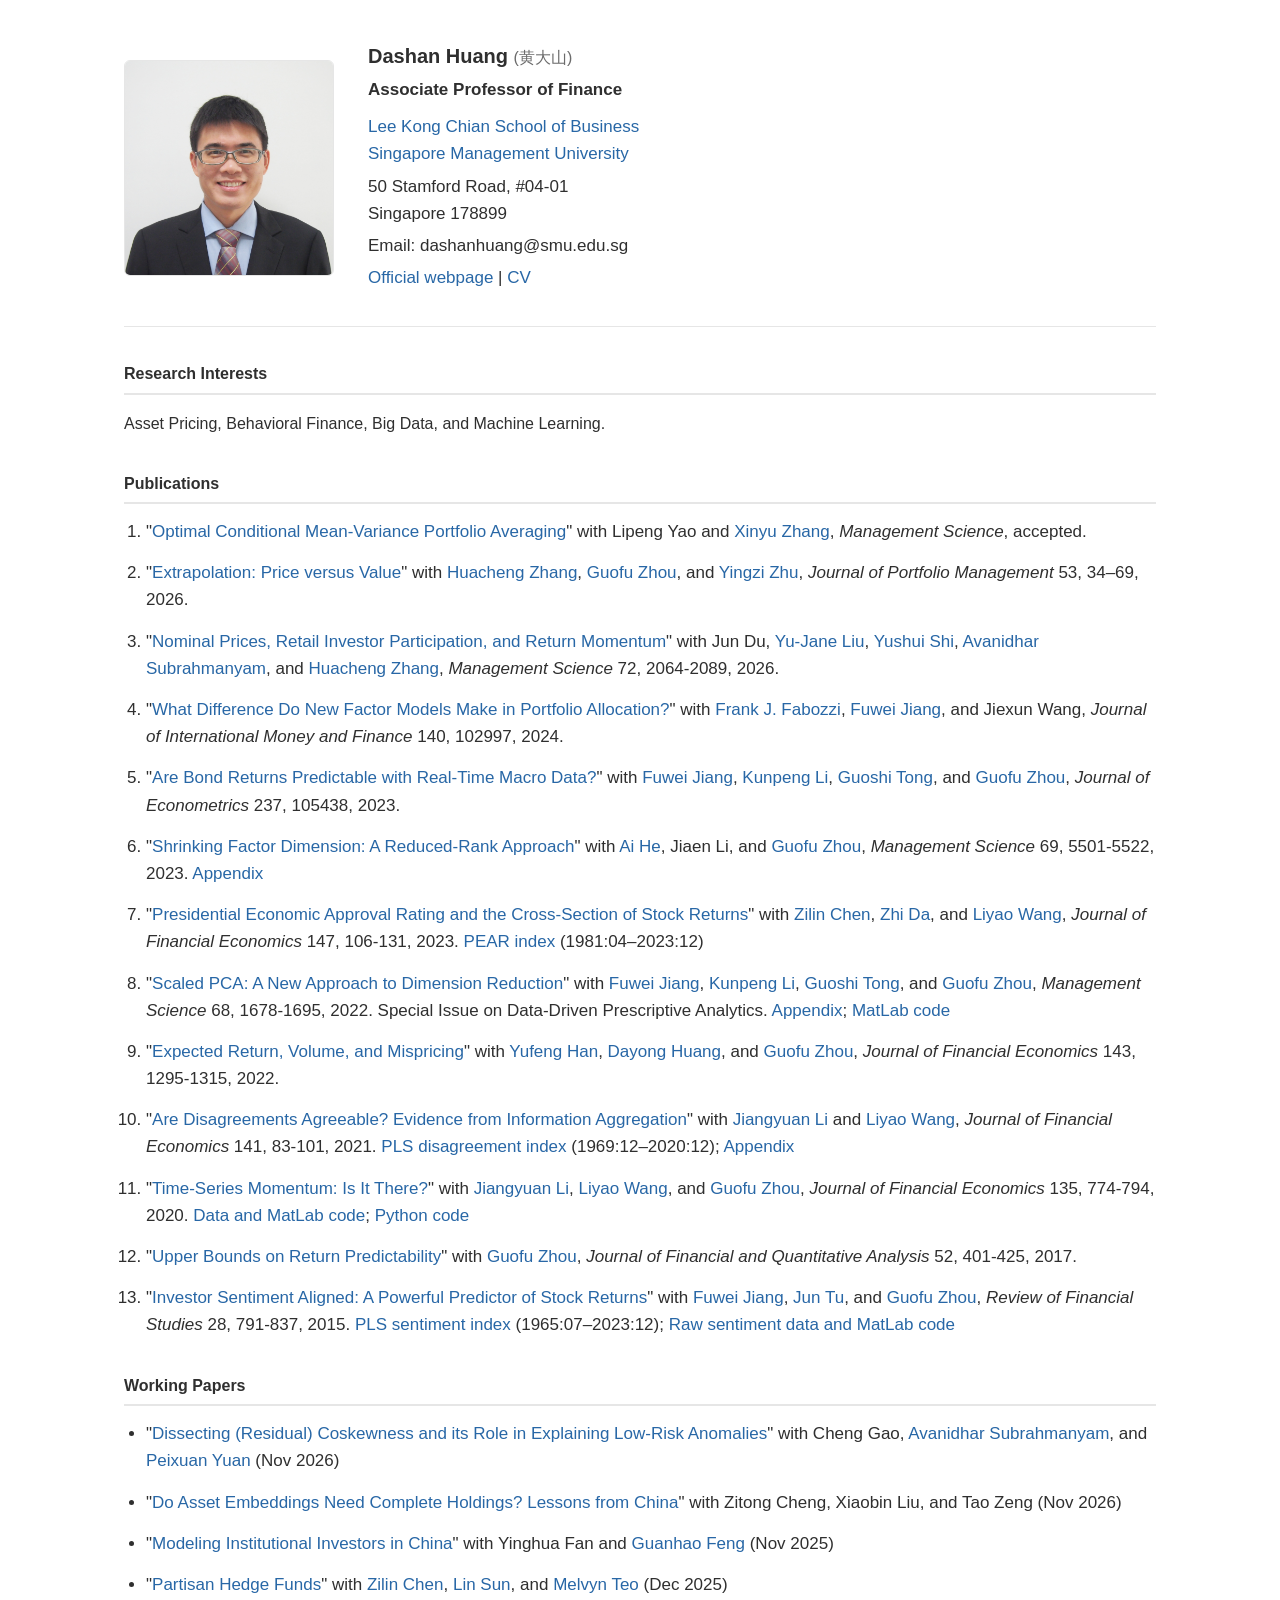
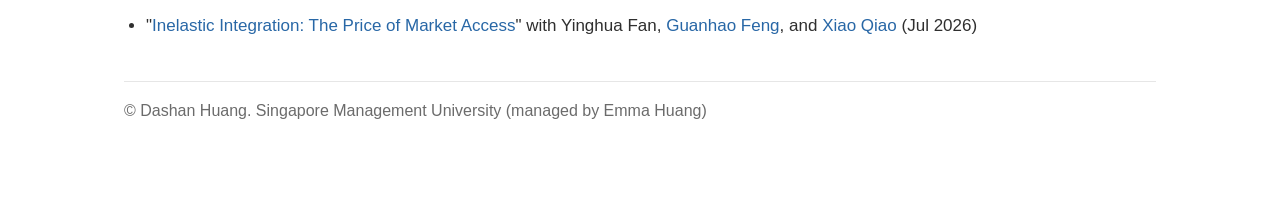
==== commit a508e1a0: "Add files via upload" ====
--- a/index.html
+++ b/index.html
@@ -35,19 +35,19 @@
       <li>"<a href="https://papers.ssrn.com/sol3/papers.cfm?abstract_id=2752822">What Difference Do New Factor Models Make in Portfolio Allocation?</a>" with <a href="https://carey.jhu.edu/faculty/frank-fabozzi-phd">Frank J. Fabozzi</a>, <a href="http://fuweijiang.weebly.com/">Fuwei Jiang</a>, and Jiexun Wang, <span class="venue">Journal of International Money and Finance</span> 140, 102997, 2024.</li>
       <li>"<a href="https://papers.ssrn.com/sol3/papers.cfm?abstract_id=3107612">Are Bond Returns Predictable with Real-Time Macro Data?</a>" with <a href="http://fuweijiang.weebly.com/">Fuwei Jiang</a>, <a href="https://scholar.google.com/citations?hl=en&user=Qo4vmuEAAAAJ">Kunpeng Li</a>, <a href="https://fisf.fudan.edu.cn/en_show-112-160.html">Guoshi Tong</a>, and <a href="https://guofuzhou.github.io/">Guofu Zhou</a>, <span class="venue">Journal of Econometrics</span> 237, 105438, 2023.</li>
       <li>"<a href="https://papers.ssrn.com/sol3/papers.cfm?abstract_id=3205697">Shrinking Factor Dimension: A Reduced-Rank Approach</a>" with <a href="https://www.aihefinance.com/home">Ai He</a>, Jiaen Li, and <a href="https://guofuzhou.github.io/">Guofu Zhou</a>, <span class="venue">Management Science</span> 69, 5501-5522, 2023. <span class="extra"><a href="assets/files/rra_online_appendix.pdf">Appendix</a></span></li>
-      <li>"<a href="https://papers.ssrn.com/sol3/papers.cfm?abstract_id=3805395">Presidential Economic Approval Rating and the Cross-Section of Stock Returns</a>" with <a href="https://czlfin.github.io/">Zilin Chen</a>, <a href="https://www3.nd.edu/~zda/">Zhi Da</a>, and <a href="https://liyaowang.weebly.com/">Liyao Wang</a>, <span class="venue">Journal of Financial Economics</span> 147, 106-131, 2023. <span class="extra"><a href="assets/files/pear_2023.xlsx">PEAR index</a> (1981:04&ndash;2023:12)</span></li>
+      <li>"<a href="https://papers.ssrn.com/sol3/papers.cfm?abstract_id=3805395">Presidential Economic Approval Rating and the Cross-Section of Stock Returns</a>" with <a href="https://czlfin.github.io/">Zilin Chen</a>, <a href="https://www3.nd.edu/~zda/">Zhi Da</a>, and <a href="https://sites.google.com/view/liyaowang/home">Liyao Wang</a>, <span class="venue">Journal of Financial Economics</span> 147, 106-131, 2023. <span class="extra"><a href="assets/files/pear_2023.xlsx">PEAR index</a> (1981:04&ndash;2023:12)</span></li>
       <li>"<a href="https://papers.ssrn.com/sol3/papers.cfm?abstract_id=3358911">Scaled PCA: A New Approach to Dimension Reduction</a>" with <a href="http://fuweijiang.weebly.com/">Fuwei Jiang</a>, <a href="https://scholar.google.com/citations?hl=en&user=Qo4vmuEAAAAJ">Kunpeng Li</a>, <a href="https://fisf.fudan.edu.cn/en_show-112-160.html">Guoshi Tong</a>, and <a href="https://guofuzhou.github.io/">Guofu Zhou</a>, <span class="venue">Management Science</span> 68, 1678-1695, 2022. Special Issue on Data-Driven Prescriptive Analytics. <span class="extra"><a href="assets/files/spca2021appendix.pdf">Appendix</a>; <a href="https://fuweijiang.weebly.com/uploads/9/3/0/7/9307228/spcaest.m">MatLab code</a></span></li>
       <li>"<a href="https://papers.ssrn.com/sol3/papers.cfm?abstract_id=3171375">Expected Return, Volume, and Mispricing</a>" with <a href="https://belkcollege.uncc.edu/directory/yufeng-han">Yufeng Han</a>, <a href="https://dayong-huang.github.io/">Dayong Huang</a>, and <a href="https://guofuzhou.github.io/">Guofu Zhou</a>, <span class="venue">Journal of Financial Economics</span> 143, 1295-1315, 2022.</li>
-      <li>"<a href="https://papers.ssrn.com/sol3/papers.cfm?abstract_id=3077938">Are Disagreements Agreeable? Evidence from Information Aggregation</a>" with <a href="https://www.jiangyuanli.com/">Jiangyuan Li</a> and <a href="https://liyaowang.weebly.com/">Liyao Wang</a>, <span class="venue">Journal of Financial Economics</span> 141, 83-101, 2021. <span class="extra"><a href="assets/files/pls_is_index.xlsx">PLS disagreement index</a> (1969:12&ndash;2020:12); <a href="assets/files/disa_appendix.pdf">Appendix</a></span></li>
-      <li>"<a href="https://papers.ssrn.com/sol3/papers.cfm?abstract_id=3165284">Time-Series Momentum: Is It There?</a>" with <a href="https://www.jiangyuanli.com/">Jiangyuan Li</a>, <a href="https://liyaowang.weebly.com/">Liyao Wang</a>, and <a href="https://guofuzhou.github.io/">Guofu Zhou</a>, <span class="venue">Journal of Financial Economics</span> 135, 774-794, 2020. <span class="extra"><a href="assets/files/tsm_matlab_code.zip">Data and MatLab code</a>; <a href="assets/files/tsm_python.zip">Python code</a></span></li>
+      <li>"<a href="https://papers.ssrn.com/sol3/papers.cfm?abstract_id=3077938">Are Disagreements Agreeable? Evidence from Information Aggregation</a>" with <a href="https://www.jiangyuanli.com/">Jiangyuan Li</a> and <a href="https://sites.google.com/view/liyaowang/home">Liyao Wang</a>, <span class="venue">Journal of Financial Economics</span> 141, 83-101, 2021. <span class="extra"><a href="assets/files/pls_is_index.xlsx">PLS disagreement index</a> (1969:12&ndash;2020:12); <a href="assets/files/disa_appendix.pdf">Appendix</a></span></li>
+      <li>"<a href="https://papers.ssrn.com/sol3/papers.cfm?abstract_id=3165284">Time-Series Momentum: Is It There?</a>" with <a href="https://www.jiangyuanli.com/">Jiangyuan Li</a>, <a href="https://sites.google.com/view/liyaowang/home">Liyao Wang</a>, and <a href="https://guofuzhou.github.io/">Guofu Zhou</a>, <span class="venue">Journal of Financial Economics</span> 135, 774-794, 2020. <span class="extra"><a href="assets/files/tsm_matlab_code.zip">Data and MatLab code</a>; <a href="assets/files/tsm_python.zip">Python code</a></span></li>
       <li>"<a href="https://www.cambridge.org/core/services/aop-cambridge-core/content/view/BE6998492789B99A40DE24827E03A1BD/S0022109017000096a.pdf/upper_bounds_on_return_predictability.pdf">Upper Bounds on Return Predictability</a>" with <a href="https://guofuzhou.github.io/">Guofu Zhou</a>, <span class="venue">Journal of Financial and Quantitative Analysis</span> 52, 401-425, 2017.</li>
-      <li>"<a href="https://papers.ssrn.com/sol3/papers.cfm?abstract_id=2311618">Investor Sentiment Aligned: A Powerful Predictor of Stock Returns</a>" with <a href="http://fuweijiang.weebly.com/">Fuwei Jiang</a>, <a href="http://www.mysmu.edu/faculty/tujun/default.html">Jun Tu</a>, and <a href="https://guofuzhou.github.io/">Guofu Zhou</a>, <span class="venue">Review of Financial Studies</span> 28, 791-837, 2015. <span class="extra"><a href="assets/files/pls_sentiment_indices_2023_.xlsx">PLS sentiment index</a> (1965:07&ndash;2023:12); <a href="assets/files/pls_code_data_updated_202108.zip">Raw sentiment data and MatLab code</a></span></li>
+      <li>"<a href="https://papers.ssrn.com/sol3/papers.cfm?abstract_id=2311618">Investor Sentiment Aligned: A Powerful Predictor of Stock Returns</a>" with <a href="http://fuweijiang.weebly.com/">Fuwei Jiang</a>, <a href="https://www.acem.sjtu.edu.cn/en/faculty/tujun.html">Jun Tu</a>, and <a href="https://guofuzhou.github.io/">Guofu Zhou</a>, <span class="venue">Review of Financial Studies</span> 28, 791-837, 2015. <span class="extra"><a href="assets/files/pls_sentiment_indices_2023_.xlsx">PLS sentiment index</a> (1965:07&ndash;2023:12); <a href="assets/files/pls_code_data_updated_202108.zip">Raw sentiment data and MatLab code</a></span></li>
     </ol>
 
     <h2>Working Papers</h2>
     <ul class="papers">
       <li>"<a href="https://papers.ssrn.com/sol3/papers.cfm?abstract_id=7685278">Dissecting (Residual) Coskewness and its Role in Explaining Low-Risk Anomalies</a>" with Cheng Gao, <a href="https://sites.google.com/view/subraucla">Avanidhar Subrahmanyam</a>, and <a href="https://www.peixuanyuan.com/">Peixuan Yuan</a> (Nov 2026)</li>
-      <li>"<a href="https://papers.ssrn.com/sol3/papers.cfm?abstract_id=7690818">Do Asset Embeddings Need Complete Holdings? Lessons from China</a>" with Zitong Cheng, Xiaobin Liu, and Tao Zeng (Jul 2026)</li>
+      <li>"<a href="https://papers.ssrn.com/sol3/papers.cfm?abstract_id=7690818">Do Asset Embeddings Need Complete Holdings? Lessons from China</a>" with Zitong Cheng, Xiaobin Liu, and Tao Zeng (Nov 2026)</li>
       <li>"<a href="https://papers.ssrn.com/sol3/papers.cfm?abstract_id=5821662">Modeling Institutional Investors in China</a>" with Yinghua Fan and <a href="https://gavinfeng702.com/">Guanhao Feng</a> (Nov 2025)</li>
       <li>"<a href="https://papers.ssrn.com/sol3/papers.cfm?abstract_id=6201038">Partisan Hedge Funds</a>" with <a href="https://czlfin.github.io/">Zilin Chen</a>, <a href="https://fisf.fudan.edu.cn/en_show-112-70.html">Lin Sun</a>, and <a href="https://business.smu.edu.sg/faculty/profile/1651/melvyn-teo">Melvyn Teo</a> (Dec 2025)</li>
       <li>"<a href="https://papers.ssrn.com/sol3/papers.cfm?abstract_id=7011858">Inelastic Integration: The Price of Market Access</a>" with Yinghua Fan, <a href="https://gavinfeng702.com/">Guanhao Feng</a>, and <a href="https://www.cityu.edu.hk/stfprofile/xiaoqiao.htm">Xiao Qiao</a> (Jul 2026)</li>
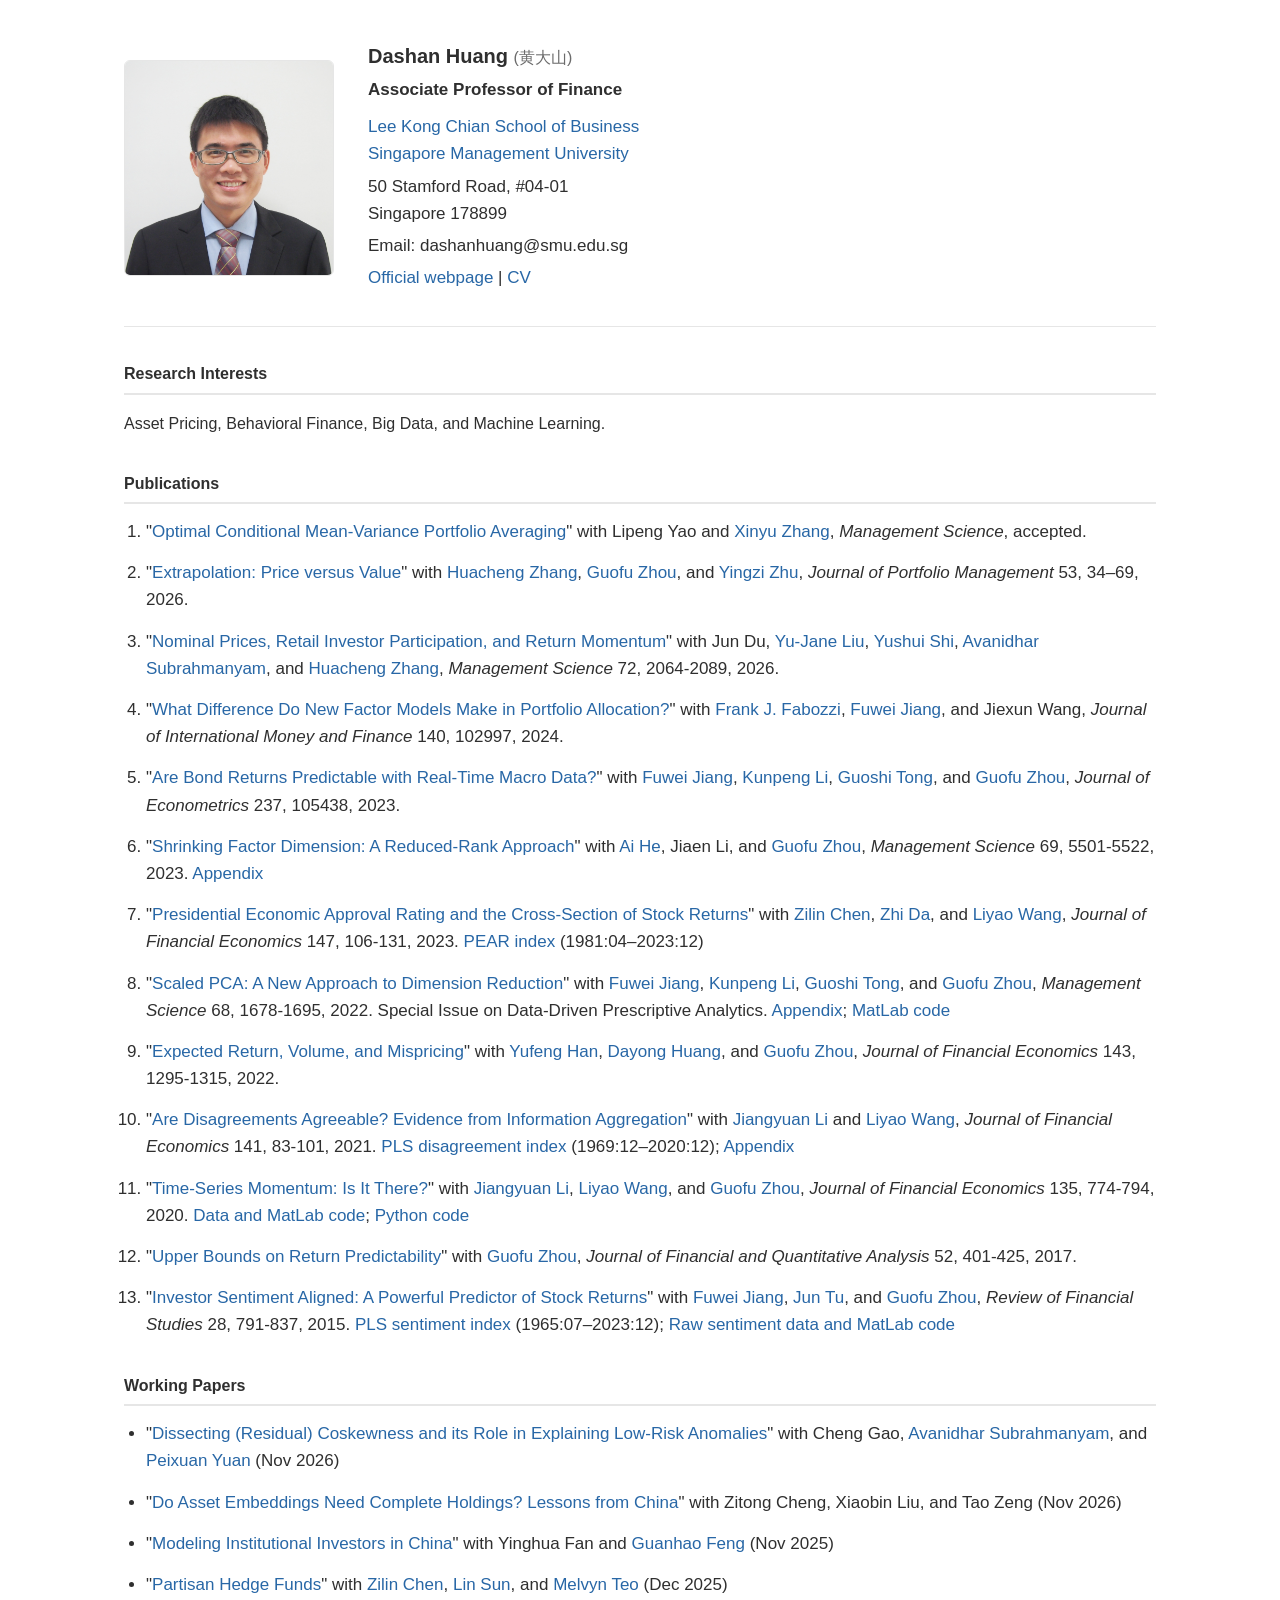
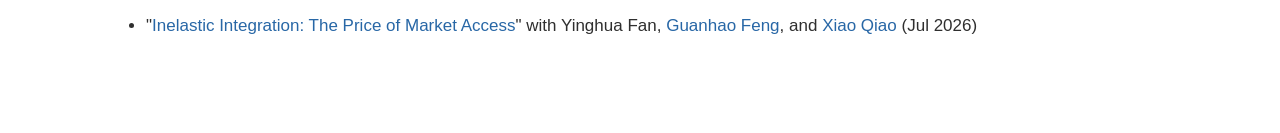
==== commit 0cf671df: "Add files via upload" ====
--- a/index.html
+++ b/index.html
@@ -53,7 +53,6 @@
       <li>"<a href="https://papers.ssrn.com/sol3/papers.cfm?abstract_id=7011858">Inelastic Integration: The Price of Market Access</a>" with Yinghua Fan, <a href="https://gavinfeng702.com/">Guanhao Feng</a>, and <a href="https://www.cityu.edu.hk/stfprofile/xiaoqiao.htm">Xiao Qiao</a> (Jul 2026)</li>
     </ul>
 
-    <footer>&copy; Dashan Huang. Singapore Management University (managed by Emma Huang)</footer>
   </main>
 
 </div>
